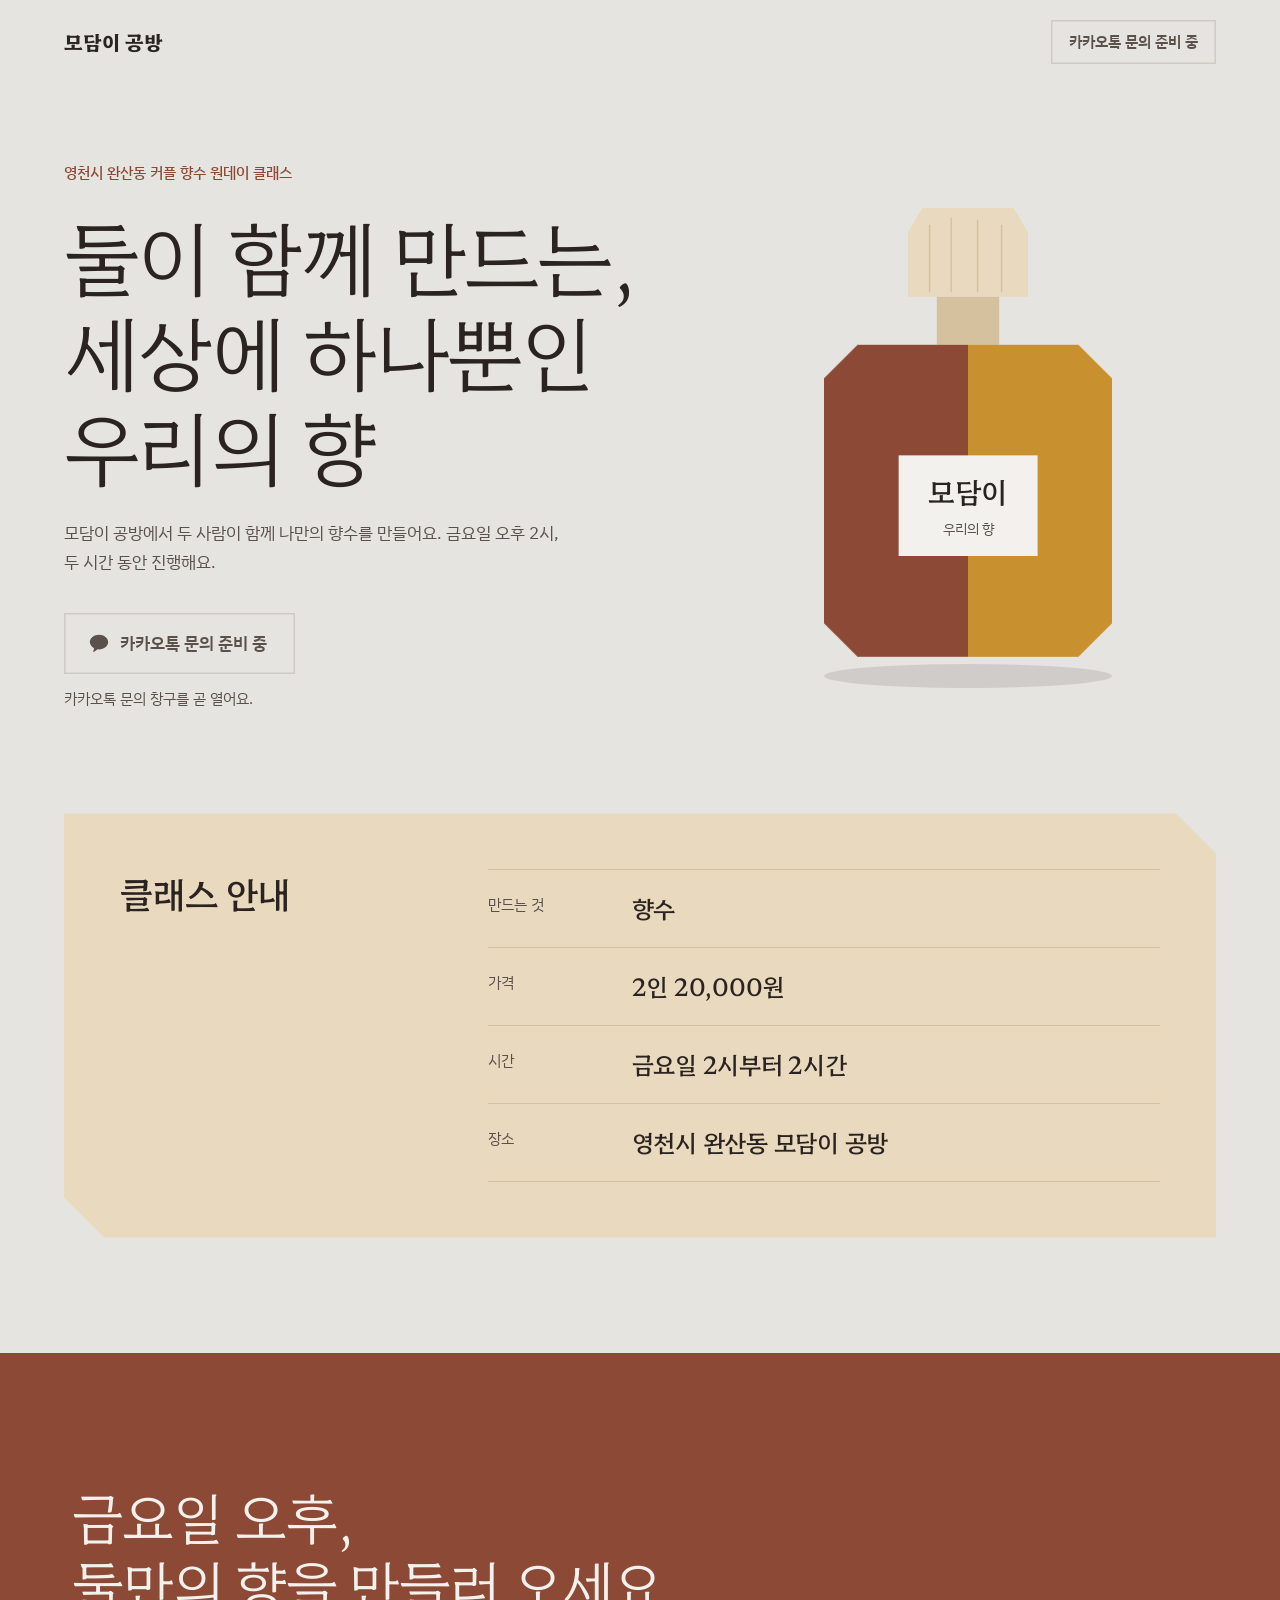
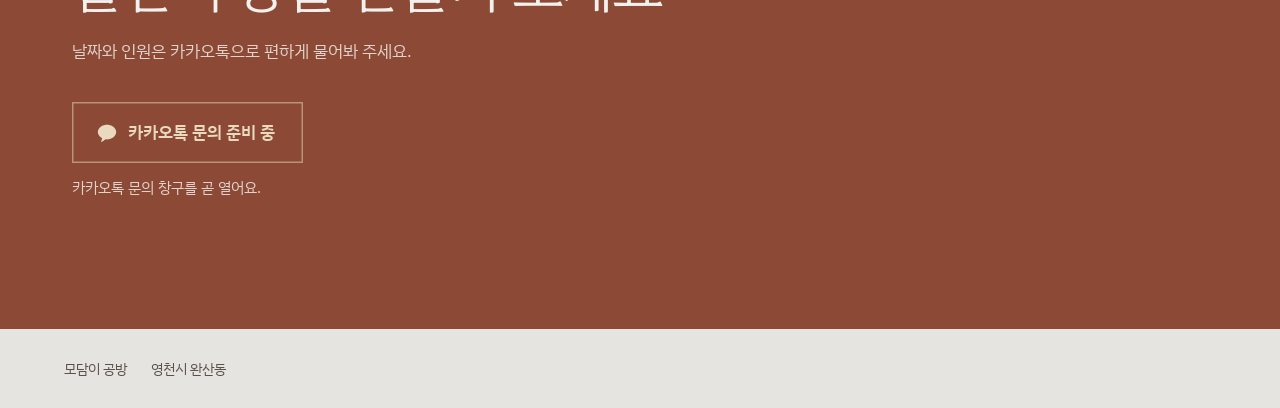
==== index.html @ 53129786 "모담이 공방 한 페이지 사이트 만들기 Co-Authored-By: Claude Opus 5.5 <noreply@anthropic.com>" ====
<!doctype html>
<html lang="ko">
<head>
  <meta charset="utf-8">
  <meta name="viewport" content="width=device-width, initial-scale=1">
  <title>모담이 공방 | 커플 향수 원데이 클래스</title>
  <meta name="description" content="영천시 완산동 모담이 공방. 두 사람이 함께 나만의 향수를 만드는 커플 원데이 클래스예요. 금요일 2시, 2시간, 2인 20,000원.">
  <meta property="og:title" content="모담이 공방 | 커플 향수 원데이 클래스">
  <meta property="og:description" content="둘이 함께 만드는, 세상에 하나뿐인 우리의 향. 영천시 완산동 금요일 2시, 2인 20,000원.">
  <meta property="og:type" content="website">
  <meta name="theme-color" content="#E6E4E0">
  <link rel="icon" href="data:image/svg+xml,%3Csvg xmlns='http://www.w3.org/2000/svg' viewBox='0 0 32 32'%3E%3Crect x='11' y='2' width='10' height='7' fill='%23E9D9BE'/%3E%3Cpath d='M5 13h11v17H8l-3-3z' fill='%238C4A36'/%3E%3Cpath d='M16 13h11v14l-3 3h-8z' fill='%23C8902F'/%3E%3C/svg%3E">
  <link rel="preconnect" href="https://fonts.googleapis.com">
  <link rel="preconnect" href="https://fonts.gstatic.com" crossorigin>
  <link href="https://fonts.googleapis.com/css2?family=Hahmlet:wght@300;500;700&family=IBM+Plex+Sans+KR:wght@400;500;600&display=swap" rel="stylesheet">
  <link rel="stylesheet" href="style.css">
</head>
<body>
  <header class="top">
    <a class="brand" href="#">모담이 공방</a>
    <a class="kakao kakao--small" data-kakao href="#contact">
      <span class="kakao__label">카카오톡 문의</span>
    </a>
  </header>

  <main>
    <section class="hero" aria-labelledby="hero-title">
      <div class="hero__text">
        <p class="hero__place">영천시 완산동 커플 향수 원데이 클래스</p>
        <h1 id="hero-title" class="hero__title">둘이 함께 만드는,<br>세상에 하나뿐인<br>우리의 향</h1>
        <p class="hero__lede">모담이 공방에서 두 사람이 함께 나만의 향수를 만들어요. 금요일 오후 2시, 두 시간 동안 진행해요.</p>
        <a class="kakao" data-kakao href="#contact">
          <svg class="kakao__icon" viewBox="0 0 24 24" aria-hidden="true"><path d="M12 3C6.5 3 2 6.6 2 11c0 2.8 1.9 5.3 4.7 6.7l-1 3.6c-.1.3.3.6.6.4l4.2-2.8c.5.1 1 .1 1.5.1 5.5 0 10-3.6 10-8S17.5 3 12 3z" fill="currentColor"/></svg>
          <span class="kakao__label">카카오톡으로 문의하기</span>
        </a>
        <p class="kakao-note" hidden>카카오톡 문의 창구를 곧 열어요.</p>
      </div>

      <figure class="bottle" aria-hidden="true">
        <svg viewBox="0 0 300 440" role="presentation">
          <ellipse class="bottle__shadow" cx="150" cy="420" rx="120" ry="10"/>
          <g class="bottle__cap">
            <polygon points="112,30 188,30 200,50 200,104 100,104 100,50" fill="#E9D9BE"/>
            <path d="M118 44v56M136 38v62M158 40v60M178 44v56" stroke="#D6C19E" stroke-width="1.2"/>
            <rect x="124" y="104" width="52" height="40" fill="#D6C19E"/>
          </g>
          <polygon class="bottle__left" points="58,144 150,144 150,404 58,404 30,376 30,172" fill="#8C4A36"/>
          <polygon class="bottle__right" points="150,144 242,144 270,172 270,376 242,404 150,404" fill="#C8902F"/>
          <g class="bottle__label">
            <rect x="92" y="236" width="116" height="84" fill="#F3F1ED"/>
            <text x="150" y="276" text-anchor="middle" class="bottle__name">모담이</text>
            <text x="150" y="302" text-anchor="middle" class="bottle__sub">우리의 향</text>
          </g>
        </svg>
      </figure>
    </section>

    <section class="info" aria-labelledby="info-title">
      <div class="label-card">
        <h2 id="info-title" class="label-card__title">클래스 안내</h2>
        <dl class="facts">
          <div><dt>만드는 것</dt><dd>향수</dd></div>
          <div><dt>가격</dt><dd>2인 20,000원</dd></div>
          <div><dt>시간</dt><dd>금요일 2시부터 2시간</dd></div>
          <div><dt>장소</dt><dd>영천시 완산동 모담이 공방</dd></div>
        </dl>
      </div>
    </section>

    <section class="photos" id="photos" aria-labelledby="photos-title" hidden>
      <h2 id="photos-title" class="section-title">공방과 수업 모습</h2>
      <div class="photos__grid"></div>
    </section>

    <!-- 후기 자리: 실제 후기가 생기면 여기에 넣어요. -->

    <section class="closing" id="contact" aria-labelledby="closing-title">
      <h2 id="closing-title" class="closing__title">금요일 오후,<br>둘만의 향을 만들러 오세요</h2>
      <p class="closing__lede">날짜와 인원은 카카오톡으로 편하게 물어봐 주세요.</p>
      <a class="kakao kakao--light" data-kakao href="#contact">
        <svg class="kakao__icon" viewBox="0 0 24 24" aria-hidden="true"><path d="M12 3C6.5 3 2 6.6 2 11c0 2.8 1.9 5.3 4.7 6.7l-1 3.6c-.1.3.3.6.6.4l4.2-2.8c.5.1 1 .1 1.5.1 5.5 0 10-3.6 10-8S17.5 3 12 3z" fill="currentColor"/></svg>
        <span class="kakao__label">카카오톡으로 문의하기</span>
      </a>
      <p class="kakao-note" hidden>카카오톡 문의 창구를 곧 열어요.</p>
    </section>
  </main>

  <footer class="foot">
    <p>모담이 공방</p>
    <p>영천시 완산동</p>
  </footer>

  <script src="site.js"></script>
</body>
</html>
---- style.css ----
:root {
  --concrete: #E6E4E0;
  --paper: #F3F1ED;
  --ink: #2A2320;
  --ink-soft: #5B504A;
  --clay: #8C4A36;
  --ochre: #C8902F;
  --oak: #E9D9BE;
  --oak-deep: #D6C19E;
  --line: #CFCBC4;

  --serif: "Hahmlet", "Nanum Myeongjo", serif;
  --sans: "IBM Plex Sans KR", "Apple SD Gothic Neo", "Malgun Gothic", sans-serif;

  --gutter: clamp(20px, 5vw, 72px);
  --cut: 18px;
}

* { box-sizing: border-box; }

html { scroll-behavior: smooth; }

body {
  margin: 0;
  background: var(--concrete);
  color: var(--ink);
  font-family: var(--sans);
  font-size: 1.0625rem;
  line-height: 1.7;
  word-break: keep-all;
  -webkit-font-smoothing: antialiased;
}

h1, h2 { font-family: var(--serif); margin: 0; }
p { margin: 0; }

a:focus-visible {
  outline: 2px solid var(--ink);
  outline-offset: 4px;
}

/* Header */
.top {
  display: flex;
  align-items: center;
  justify-content: space-between;
  padding: 20px var(--gutter);
}

.brand {
  font-family: var(--serif);
  font-weight: 700;
  font-size: 1.25rem;
  letter-spacing: -0.01em;
  color: var(--ink);
  text-decoration: none;
}

/* Kakao button: chamfered like the bottle */
.kakao {
  display: inline-flex;
  align-items: center;
  gap: 10px;
  padding: 16px 28px 16px 24px;
  background: var(--ochre);
  color: var(--ink);
  font-weight: 600;
  font-size: 1.0625rem;
  text-decoration: none;
  clip-path: polygon(0 0, calc(100% - var(--cut)) 0, 100% var(--cut), 100% 100%, var(--cut) 100%, 0 calc(100% - var(--cut)));
  transition: background-color 0.2s ease;
}

.kakao:hover { background: #B88026; }

.kakao:focus-visible {
  clip-path: none;
  outline: 2px solid var(--ink);
}

.kakao__icon { width: 22px; height: 22px; flex: none; }

.kakao--small {
  --cut: 10px;
  padding: 9px 18px;
  font-size: 0.9375rem;
}

.kakao--light { background: var(--oak); }
.kakao--light:hover { background: var(--paper); }

.kakao.is-pending {
  background: transparent;
  color: var(--ink-soft);
  box-shadow: inset 0 0 0 1.5px var(--line);
  clip-path: none;
  cursor: default;
}

.kakao--light.is-pending {
  color: var(--oak);
  box-shadow: inset 0 0 0 1.5px rgba(233, 217, 190, 0.5);
}

.kakao-note {
  margin-top: 12px;
  font-size: 0.9375rem;
  color: var(--ink-soft);
}

/* Hero */
.hero {
  display: grid;
  grid-template-columns: minmax(0, 1.1fr) minmax(0, 0.9fr);
  align-items: center;
  gap: 48px;
  padding: clamp(32px, 6vw, 80px) var(--gutter) clamp(56px, 8vw, 112px);
  max-width: 1280px;
  margin: 0 auto;
}

.hero__place {
  font-size: 0.9375rem;
  color: var(--clay);
  font-weight: 500;
  margin-bottom: 20px;
}

.hero__title {
  font-weight: 300;
  font-size: clamp(2.5rem, 6.4vw, 5.25rem);
  line-height: 1.16;
  letter-spacing: -0.035em;
}

.hero__lede {
  max-width: 30em;
  margin: 28px 0 36px;
  color: var(--ink-soft);
}

.bottle {
  margin: 0;
  justify-self: center;
  width: min(100%, 360px);
}

.bottle svg { display: block; width: 100%; height: auto; overflow: visible; }

.bottle__shadow { fill: rgba(42, 35, 32, 0.12); }

.bottle__name {
  font-family: var(--serif);
  font-weight: 500;
  font-size: 24px;
  fill: var(--ink);
  letter-spacing: -0.02em;
}

.bottle__sub {
  font-family: var(--sans);
  font-size: 12px;
  fill: var(--ink-soft);
}

/* The one moment: two halves meet into one bottle */
@media (prefers-reduced-motion: no-preference) {
  .bottle__left  { animation: meet-left 1.1s cubic-bezier(.2,.7,.2,1) .2s both; }
  .bottle__right { animation: meet-right 1.1s cubic-bezier(.2,.7,.2,1) .2s both; }
  .bottle__cap   { animation: drop 0.8s cubic-bezier(.2,.7,.2,1) 1.1s both; }
  .bottle__label { animation: appear 0.6s ease 1.5s both; }
}

@keyframes meet-left  { from { transform: translateX(-56px); opacity: 0; } }
@keyframes meet-right { from { transform: translateX(56px);  opacity: 0; } }
@keyframes drop       { from { transform: translateY(-24px); opacity: 0; } }
@keyframes appear     { from { opacity: 0; } }

/* Class info: an oak label */
.info {
  padding: 0 var(--gutter) clamp(64px, 9vw, 120px);
  max-width: 1280px;
  margin: 0 auto;
}

.label-card {
  display: grid;
  grid-template-columns: minmax(0, 1fr) minmax(0, 2fr);
  gap: 32px;
  padding: clamp(32px, 5vw, 56px);
  background: var(--oak);
  clip-path: polygon(0 0, calc(100% - 40px) 0, 100% 40px, 100% 100%, 40px 100%, 0 calc(100% - 40px));
}

.label-card__title {
  font-weight: 500;
  font-size: clamp(1.75rem, 3vw, 2.25rem);
  letter-spacing: -0.02em;
  line-height: 1.3;
}

.facts { margin: 0; }

.facts div {
  display: grid;
  grid-template-columns: 7.5em 1fr;
  gap: 16px;
  padding: 18px 0;
  border-top: 1px solid var(--oak-deep);
}

.facts div:last-child { border-bottom: 1px solid var(--oak-deep); }

.facts dt { color: var(--ink-soft); font-size: 0.9375rem; padding-top: 4px; }

.facts dd {
  margin: 0;
  font-family: var(--serif);
  font-size: clamp(1.25rem, 2.2vw, 1.5rem);
  font-weight: 500;
  letter-spacing: -0.01em;
}

/* Photos (shown only when PHOTOS has entries) */
.photos {
  padding: 0 var(--gutter) clamp(64px, 9vw, 120px);
  max-width: 1280px;
  margin: 0 auto;
}

.section-title {
  font-weight: 500;
  font-size: clamp(1.75rem, 3vw, 2.25rem);
  letter-spacing: -0.02em;
  margin-bottom: 28px;
}

.photos__grid {
  display: grid;
  grid-template-columns: repeat(auto-fit, minmax(240px, 1fr));
  gap: 16px;
}

.photos__grid img {
  display: block;
  width: 100%;
  aspect-ratio: 4 / 5;
  object-fit: cover;
}

/* Closing band */
.closing {
  background: var(--clay);
  color: var(--paper);
  padding: clamp(64px, 10vw, 128px) var(--gutter);
}

.closing > * { max-width: 1136px; margin-left: auto; margin-right: auto; }
.closing > .kakao { margin-left: max(0px, calc((100% - 1136px) / 2)); }

.closing__title {
  font-weight: 300;
  font-size: clamp(2rem, 4.6vw, 3.5rem);
  line-height: 1.22;
  letter-spacing: -0.03em;
}

.closing__lede {
  margin-top: 20px;
  margin-bottom: 36px;
  color: rgba(243, 241, 237, 0.82);
}

.closing .kakao-note { color: rgba(243, 241, 237, 0.82); }

/* Footer */
.foot {
  display: flex;
  gap: 24px;
  padding: 28px var(--gutter);
  font-size: 0.875rem;
  color: var(--ink-soft);
}

/* Mobile */
@media (max-width: 760px) {
  .hero {
    grid-template-columns: 1fr;
    gap: 40px;
  }

  .bottle { width: min(70%, 240px); grid-row: 1; }

  .label-card {
    grid-template-columns: 1fr;
    gap: 16px;
    clip-path: polygon(0 0, calc(100% - 24px) 0, 100% 24px, 100% 100%, 24px 100%, 0 calc(100% - 24px));
  }

  .facts div { grid-template-columns: 5.5em 1fr; }

  .kakao:not(.kakao--small) { width: 100%; justify-content: center; }
  .closing > .kakao { margin-left: 0; }
}
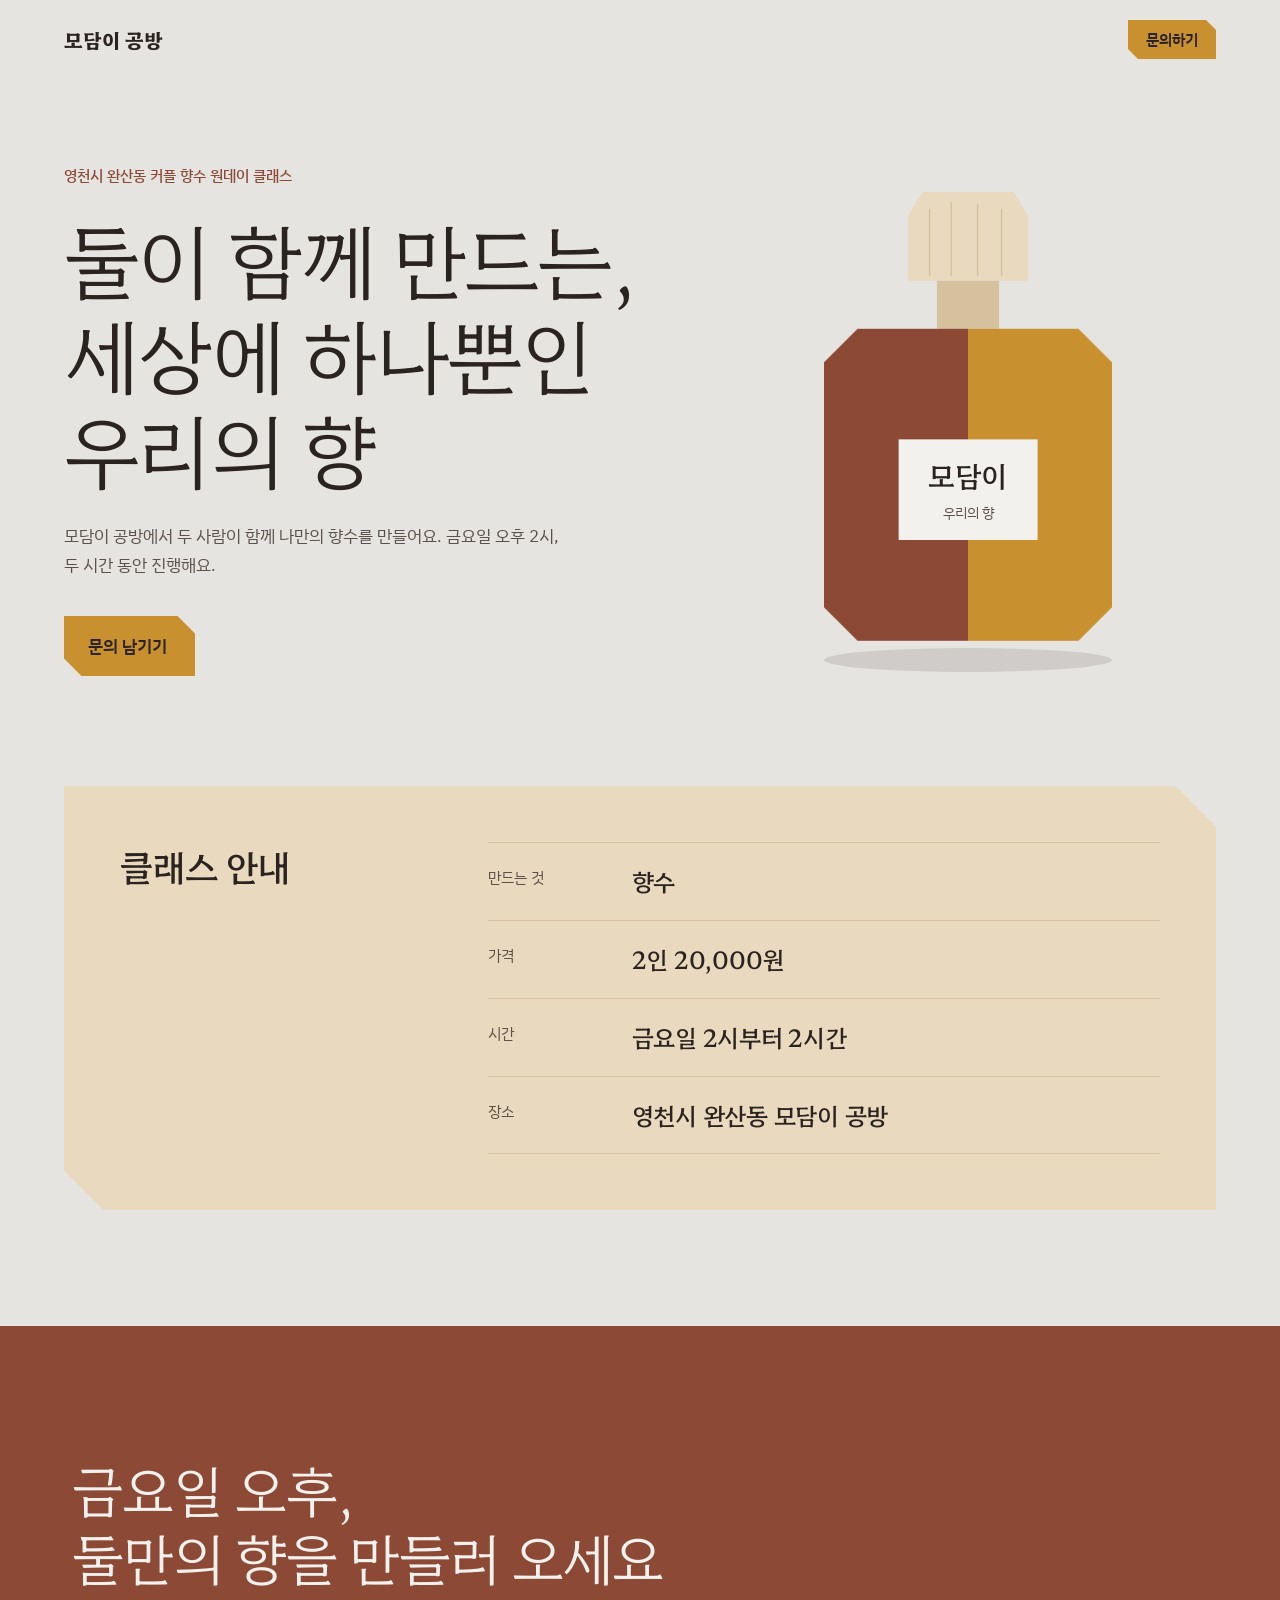
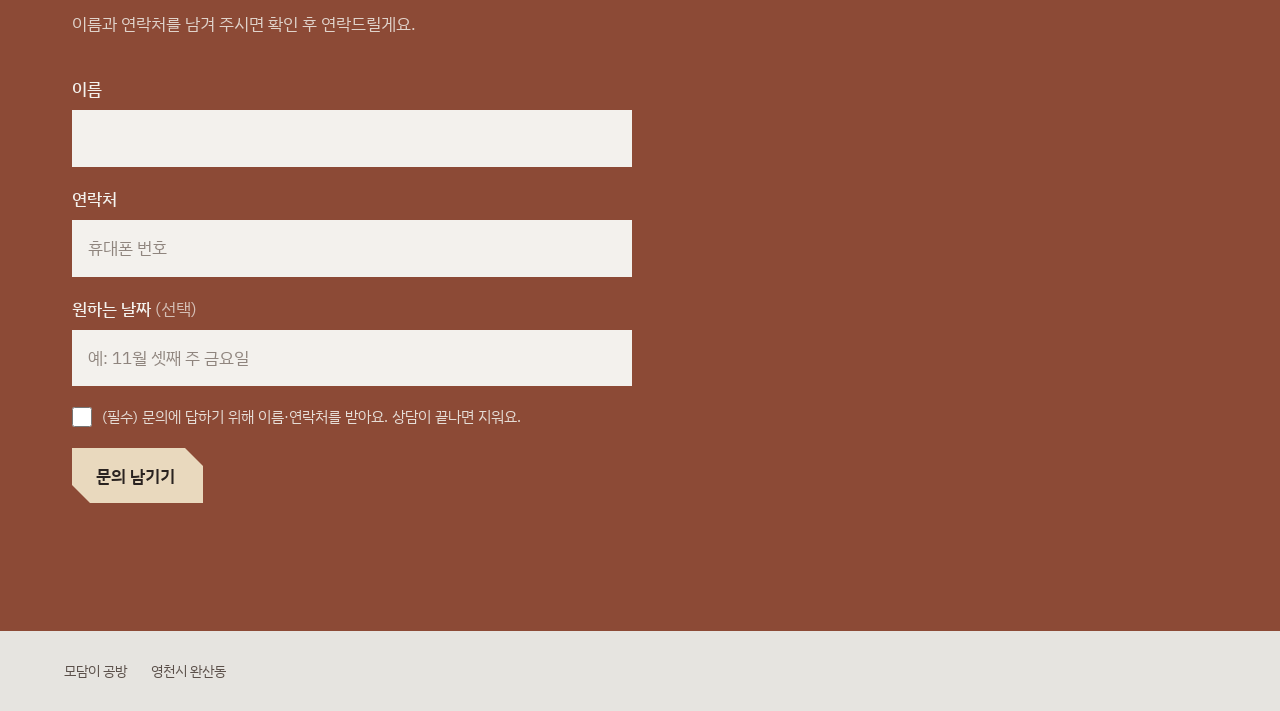
==== commit ab4f0d07: "문의 폼·문의 저장 API·관리자 페이지 추가 Co-Authored-By: Claude Opus 5.5 <noreply@anthropic.com>" ====
--- a/index.html
+++ b/index.html
@@ -18,9 +18,7 @@
 <body>
   <header class="top">
     <a class="brand" href="#">모담이 공방</a>
-    <a class="kakao kakao--small" data-kakao href="#contact">
-      <span class="kakao__label">카카오톡 문의</span>
-    </a>
+    <a class="kakao kakao--small" href="#contact">문의하기</a>
   </header>
 
   <main>
@@ -29,11 +27,7 @@
         <p class="hero__place">영천시 완산동 커플 향수 원데이 클래스</p>
         <h1 id="hero-title" class="hero__title">둘이 함께 만드는,<br>세상에 하나뿐인<br>우리의 향</h1>
         <p class="hero__lede">모담이 공방에서 두 사람이 함께 나만의 향수를 만들어요. 금요일 오후 2시, 두 시간 동안 진행해요.</p>
-        <a class="kakao" data-kakao href="#contact">
-          <svg class="kakao__icon" viewBox="0 0 24 24" aria-hidden="true"><path d="M12 3C6.5 3 2 6.6 2 11c0 2.8 1.9 5.3 4.7 6.7l-1 3.6c-.1.3.3.6.6.4l4.2-2.8c.5.1 1 .1 1.5.1 5.5 0 10-3.6 10-8S17.5 3 12 3z" fill="currentColor"/></svg>
-          <span class="kakao__label">카카오톡으로 문의하기</span>
-        </a>
-        <p class="kakao-note" hidden>카카오톡 문의 창구를 곧 열어요.</p>
+        <a class="kakao" href="#contact">문의 남기기</a>
       </div>
 
       <figure class="bottle" aria-hidden="true">
@@ -76,12 +70,37 @@
 
     <section class="closing" id="contact" aria-labelledby="closing-title">
       <h2 id="closing-title" class="closing__title">금요일 오후,<br>둘만의 향을 만들러 오세요</h2>
-      <p class="closing__lede">날짜와 인원은 카카오톡으로 편하게 물어봐 주세요.</p>
-      <a class="kakao kakao--light" data-kakao href="#contact">
+      <p class="closing__lede">이름과 연락처를 남겨 주시면 확인 후 연락드릴게요.</p>
+
+      <form class="inquiry" id="inquiry" novalidate>
+        <div class="field">
+          <label for="f-name">이름</label>
+          <input id="f-name" name="name" autocomplete="name" maxlength="50" required>
+        </div>
+        <div class="field">
+          <label for="f-contact">연락처</label>
+          <input id="f-contact" name="contact" type="tel" autocomplete="tel" maxlength="100" placeholder="휴대폰 번호" required>
+        </div>
+        <div class="field">
+          <label for="f-date">원하는 날짜 <span class="optional">(선택)</span></label>
+          <input id="f-date" name="message" maxlength="200" placeholder="예: 11월 셋째 주 금요일">
+        </div>
+        <div class="hp" aria-hidden="true">
+          <label for="f-website">웹사이트</label>
+          <input id="f-website" name="website" tabindex="-1" autocomplete="off">
+        </div>
+        <label class="consent">
+          <input id="f-consent" type="checkbox" required>
+          <span>(필수) 문의에 답하기 위해 이름·연락처를 받아요. 상담이 끝나면 지워요.</span>
+        </label>
+        <button class="kakao kakao--light inquiry__submit" type="submit">문의 남기기</button>
+        <p class="inquiry__status" id="inquiry-status" role="status" hidden></p>
+      </form>
+
+      <a class="kakao kakao--line" data-kakao hidden>
         <svg class="kakao__icon" viewBox="0 0 24 24" aria-hidden="true"><path d="M12 3C6.5 3 2 6.6 2 11c0 2.8 1.9 5.3 4.7 6.7l-1 3.6c-.1.3.3.6.6.4l4.2-2.8c.5.1 1 .1 1.5.1 5.5 0 10-3.6 10-8S17.5 3 12 3z" fill="currentColor"/></svg>
-        <span class="kakao__label">카카오톡으로 문의하기</span>
+        <span>카카오톡으로 문의하기</span>
       </a>
-      <p class="kakao-note" hidden>카카오톡 문의 창구를 곧 열어요.</p>
     </section>
   </main>
 
--- a/style.css
+++ b/style.css
@@ -44,8 +44,12 @@
   display: flex;
   align-items: center;
   justify-content: space-between;
+  gap: 16px;
   padding: 20px var(--gutter);
 }
+
+.brand,
+.kakao--small { white-space: nowrap; }
 
 .brand {
   font-family: var(--serif);
@@ -84,29 +88,23 @@
   --cut: 10px;
   padding: 9px 18px;
   font-size: 0.9375rem;
+  line-height: 1.4;
 }
 
 .kakao--light { background: var(--oak); }
 .kakao--light:hover { background: var(--paper); }
 
-.kakao.is-pending {
+.kakao--line {
+  margin-top: 20px;
   background: transparent;
-  color: var(--ink-soft);
-  box-shadow: inset 0 0 0 1.5px var(--line);
+  color: var(--paper);
+  box-shadow: inset 0 0 0 1.5px rgba(243, 241, 237, 0.6);
   clip-path: none;
-  cursor: default;
-}
-
-.kakao--light.is-pending {
-  color: var(--oak);
-  box-shadow: inset 0 0 0 1.5px rgba(233, 217, 190, 0.5);
-}
-
-.kakao-note {
-  margin-top: 12px;
-  font-size: 0.9375rem;
-  color: var(--ink-soft);
-}
+}
+
+.kakao--line:hover { background: rgba(243, 241, 237, 0.1); }
+
+[hidden] { display: none !important; }
 
 /* Hero */
 .hero {
@@ -271,7 +269,72 @@
   color: rgba(243, 241, 237, 0.82);
 }
 
-.closing .kakao-note { color: rgba(243, 241, 237, 0.82); }
+/* Inquiry form */
+.inquiry {
+  display: grid;
+  gap: 18px;
+  max-width: 560px;
+}
+
+.closing > .inquiry { margin-left: max(0px, calc((100% - 1136px) / 2)); }
+
+.field { display: grid; gap: 6px; }
+
+.field label { font-weight: 500; }
+
+.optional { font-weight: 400; color: rgba(243, 241, 237, 0.7); }
+
+.field input {
+  width: 100%;
+  padding: 14px 16px;
+  border: 0;
+  border-radius: 0;
+  background: var(--paper);
+  color: var(--ink);
+  font: inherit;
+}
+
+.field input::placeholder { color: #8F857E; }
+
+.field input:focus-visible,
+.consent input:focus-visible {
+  outline: 2px solid var(--oak);
+  outline-offset: 2px;
+}
+
+.hp { position: absolute; left: -9999px; width: 1px; height: 1px; overflow: hidden; }
+
+.consent {
+  display: grid;
+  grid-template-columns: auto 1fr;
+  gap: 10px;
+  align-items: start;
+  font-size: 0.9375rem;
+  color: rgba(243, 241, 237, 0.88);
+}
+
+.consent input {
+  width: 20px;
+  height: 20px;
+  margin: 3px 0 0;
+  accent-color: var(--ochre);
+}
+
+.inquiry__submit {
+  justify-self: start;
+  border: 0;
+  cursor: pointer;
+  font-family: inherit;
+}
+
+.inquiry__submit:disabled { opacity: 0.7; cursor: wait; }
+
+.inquiry__status {
+  padding: 14px 16px;
+  background: rgba(243, 241, 237, 0.14);
+}
+
+.inquiry__status.is-error { background: var(--paper); color: var(--clay); font-weight: 500; }
 
 /* Footer */
 .foot {
@@ -300,5 +363,6 @@
   .facts div { grid-template-columns: 5.5em 1fr; }
 
   .kakao:not(.kakao--small) { width: 100%; justify-content: center; }
-  .closing > .kakao { margin-left: 0; }
-}
+  .closing > .kakao,
+  .closing > .inquiry { margin-left: 0; }
+}
